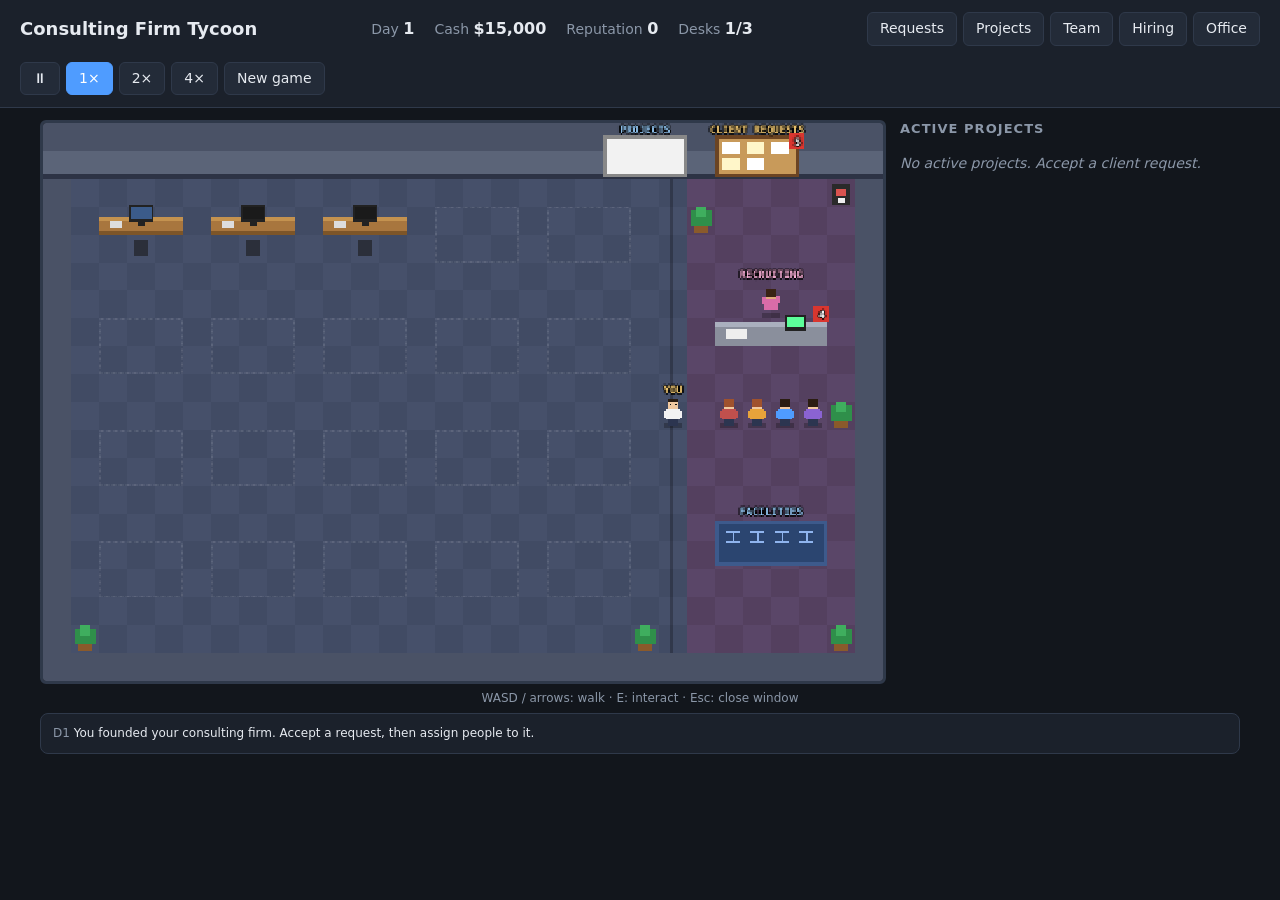
==== index.html @ 5acfedcb "Slow game pace and add always-visible projects panel Day length is now 3s at 1x. Project cards show " ====
<!doctype html>
<html lang="en">
<head>
<meta charset="utf-8">
<meta name="viewport" content="width=device-width, initial-scale=1">
<title>Consulting Firm Tycoon</title>
<link rel="stylesheet" href="style.css">
</head>
<body>
<header>
  <h1>Consulting Firm Tycoon</h1>
  <div class="stats">
    <span>Day <b id="day">1</b></span>
    <span>Cash <b id="money">$0</b></span>
    <span>Reputation <b id="rep">0</b></span>
    <span>Desks <b id="desks">0/0</b></span>
  </div>
  <nav>
    <button data-open="requests">Requests</button>
    <button data-open="projects">Projects</button>
    <button data-open="team">Team</button>
    <button data-open="hiring">Hiring</button>
    <button data-open="office">Office</button>
  </nav>
  <div class="controls">
    <button data-speed="0">⏸</button>
    <button data-speed="1">1×</button>
    <button data-speed="2">2×</button>
    <button data-speed="4">4×</button>
    <button id="reset" class="danger">New game</button>
  </div>
</header>

<div id="stage">
  <div id="layout">
    <div id="view">
      <canvas id="c" width="480" height="320"></canvas>
      <div id="prompt" hidden></div>
    </div>
    <aside id="side"><h2>Active Projects</h2><div id="sideProjects" class="list"></div></aside>
  </div>
  <div id="help">WASD / arrows: walk · E: interact · Esc: close window</div>
  <div id="log"></div>
</div>

<div id="modal" hidden>
  <div class="mbox">
    <button id="mclose" title="Close (Esc)">✕</button>
    <section data-panel="requests"><h2>Client Requests</h2><div id="offers" class="list"></div></section>
    <section data-panel="projects"><h2>Active Projects</h2><div id="projects" class="list"></div></section>
    <section data-panel="team"><h2>Your Team</h2><div id="team" class="list"></div></section>
    <section data-panel="employee"><h2>Employee</h2><div id="empDetail" class="list"></div></section>
    <section data-panel="hiring"><h2>Candidates <button id="refreshCand" class="small"></button></h2><div id="candidates" class="list"></div></section>
    <section data-panel="office"><h2>Office</h2><div id="office" class="list"></div></section>
  </div>
</div>

<div id="gameover" hidden>
  <div class="modal"><h2>Bankrupt!</h2><p id="goText"></p><button id="goBtn">Start over</button></div>
</div>
<script src="game.js"></script>
<script src="office.js"></script>
</body>
</html>
---- style.css ----
:root {
  --bg: #12161c; --panel: #1b212b; --card: #232b38; --line: #2f394a;
  --text: #e6eaf0; --muted: #8b97a8; --accent: #4f9cff; --good: #46c27a; --bad: #e5554f; --warn: #e8b04a;
}
* { box-sizing: border-box; }
body { margin: 0; background: var(--bg); color: var(--text); font: 14px/1.4 system-ui, sans-serif; }
header { display: flex; flex-wrap: wrap; gap: 16px; align-items: center; justify-content: space-between;
  padding: 12px 20px; background: var(--panel); border-bottom: 1px solid var(--line); position: sticky; top: 0; z-index: 5; }
h1 { font-size: 18px; margin: 0; }
.stats { display: flex; gap: 20px; color: var(--muted); }
.stats b { color: var(--text); font-size: 16px; }
.controls { display: flex; gap: 6px; }
button { background: var(--card); color: var(--text); border: 1px solid var(--line); border-radius: 6px;
  padding: 6px 12px; cursor: pointer; font: inherit; }
button:hover:not(:disabled) { border-color: var(--accent); }
button:disabled { opacity: .4; cursor: not-allowed; }
button.active { background: var(--accent); border-color: var(--accent); color: #fff; }
button.primary { background: var(--accent); border-color: var(--accent); color: #fff; }
button.danger:hover { border-color: var(--bad); }
button.small { padding: 2px 8px; font-size: 12px; margin-left: 8px; }
section { min-width: 0; }
h2 { font-size: 13px; text-transform: uppercase; letter-spacing: .08em; color: var(--muted); margin: 18px 0 8px; }
h2:first-child { margin-top: 0; }
.list { display: flex; flex-direction: column; gap: 8px; }
.card { background: var(--card); border: 1px solid var(--line); border-radius: 8px; padding: 10px 12px; }
.card .row { display: flex; justify-content: space-between; align-items: center; gap: 8px; }
.card .title { font-weight: 600; }
.muted { color: var(--muted); font-size: 12px; }
.good { color: var(--good); } .bad { color: var(--bad); } .warn { color: var(--warn); }
.tags { display: flex; flex-wrap: wrap; gap: 4px; margin: 6px 0; }
.tag { background: var(--panel); border: 1px solid var(--line); border-radius: 4px; padding: 1px 6px; font-size: 12px; }
.tag.ok { border-color: var(--good); }
.tag.missing { border-color: var(--bad); }
.bar { height: 6px; background: var(--panel); border-radius: 3px; overflow: hidden; margin: 3px 0 6px; }
.bar > i { display: block; height: 100%; background: var(--accent); }
.req { font-size: 12px; }
select { background: var(--panel); color: var(--text); border: 1px solid var(--line); border-radius: 6px; padding: 4px; font: inherit; }
.empty { color: var(--muted); font-style: italic; padding: 8px 0; }
#log { background: var(--panel); border: 1px solid var(--line); border-radius: 8px; padding: 8px 12px;
  max-height: 70vh; overflow-y: auto; font-size: 12px; }
#log div { padding: 3px 0; border-bottom: 1px solid var(--line); }
#log div:last-child { border: 0; }
#gameover { position: fixed; inset: 0; background: rgba(0,0,0,.7); display: grid; place-items: center; z-index: 10; }
#gameover[hidden] { display: none; }
.modal { background: var(--panel); border: 1px solid var(--line); border-radius: 12px; padding: 24px 32px; text-align: center; }

nav { display: flex; gap: 6px; }
#stage { padding: 12px 20px; max-width: 1240px; margin: 0 auto; }
#view { position: relative; width: 100%; }
canvas { display: block; width: 100%; aspect-ratio: 3 / 2; image-rendering: pixelated; border: 3px solid var(--line); border-radius: 6px; background: #000; }
#prompt { position: absolute; left: 50%; bottom: 14px; transform: translateX(-50%); background: rgba(0,0,0,.8);
  border: 1px solid var(--accent); border-radius: 6px; padding: 6px 12px; white-space: nowrap; pointer-events: none; }
#prompt[hidden], #modal[hidden] { display: none; }
#help { text-align: center; color: var(--muted); font-size: 12px; margin: 6px 0; }
#log { max-height: 130px; }
#modal { position: fixed; inset: 0; background: rgba(0,0,0,.65); display: grid; place-items: center; z-index: 8; padding: 16px; }
.mbox { position: relative; background: var(--panel); border: 1px solid var(--line); border-radius: 12px;
  width: min(560px, 100%); max-height: 85vh; overflow-y: auto; padding: 18px; }
.mbox section[hidden] { display: none; }
#mclose { position: absolute; top: 10px; right: 10px; }

#layout { display: grid; grid-template-columns: minmax(0, 1fr) 340px; gap: 14px; align-items: start; }
@media (max-width: 1000px) { #layout { grid-template-columns: 1fr; } }
#side { max-height: calc(100vh - 170px); overflow-y: auto; }
#side h2 { margin-top: 0; }
.bar.big { height: 10px; margin: 6px 0 2px; }
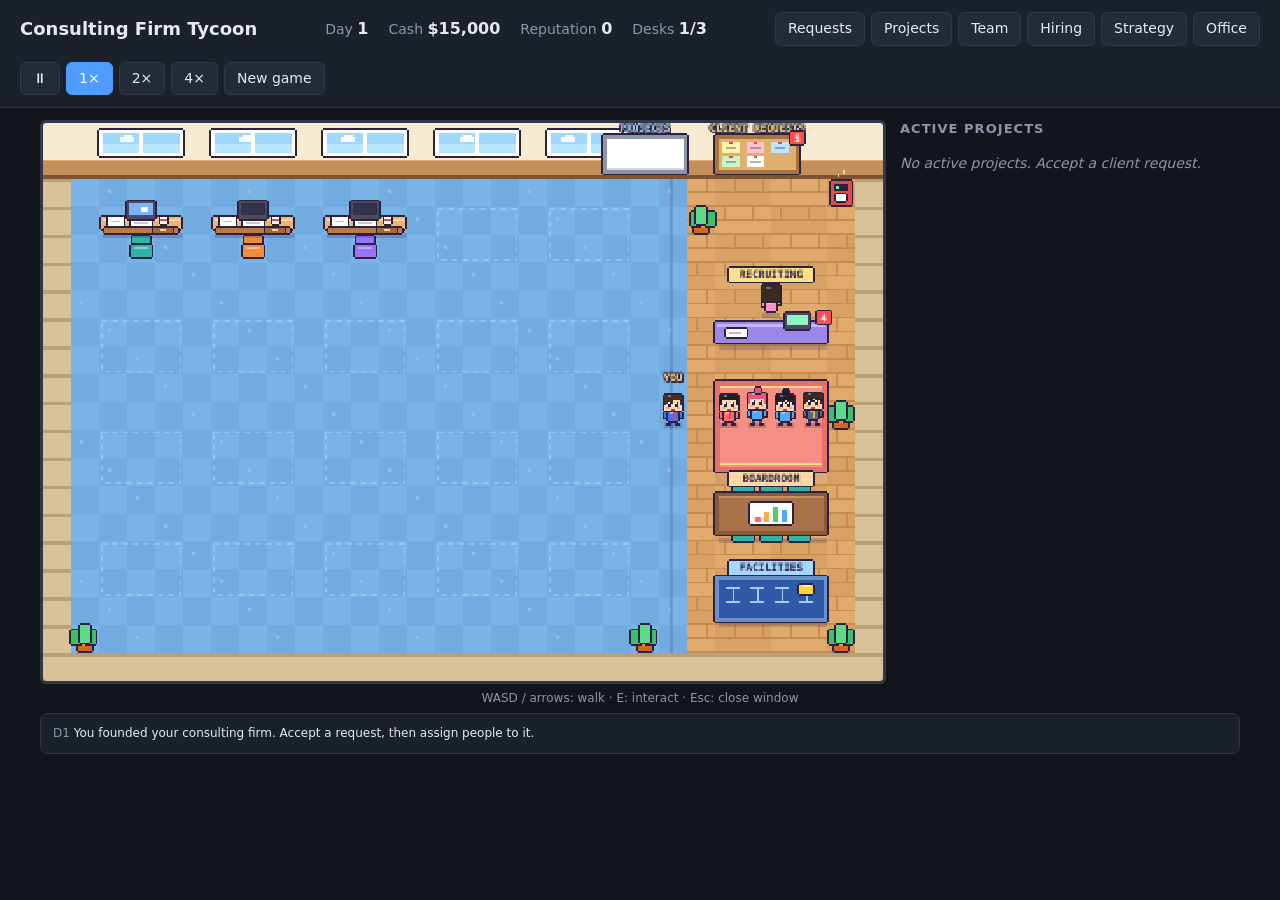
==== commit a6ae8f50: "Add company strategy for managers and a boardroom to set it Managers now assign staff by one of thre" ====
--- a/index.html
+++ b/index.html
@@ -20,6 +20,7 @@
     <button data-open="projects">Projects</button>
     <button data-open="team">Team</button>
     <button data-open="hiring">Hiring</button>
+    <button data-open="strategy">Strategy</button>
     <button data-open="office">Office</button>
   </nav>
   <div class="controls">
@@ -51,6 +52,7 @@
     <section data-panel="team"><h2>Your Team</h2><div id="team" class="list"></div></section>
     <section data-panel="employee"><h2>Employee</h2><div id="empDetail" class="list"></div></section>
     <section data-panel="hiring"><h2>Candidates <button id="refreshCand" class="small"></button></h2><div id="candidates" class="list"></div></section>
+    <section data-panel="strategy"><h2>Company Strategy</h2><p class="muted">How your managers decide who works on what.</p><div id="strategy" class="list"></div></section>
     <section data-panel="office"><h2>Office</h2><div id="office" class="list"></div></section>
   </div>
 </div>
--- a/style.css
+++ b/style.css
@@ -64,3 +64,5 @@
 #side { max-height: calc(100vh - 170px); overflow-y: auto; }
 #side h2 { margin-top: 0; }
 .bar.big { height: 10px; margin: 6px 0 2px; }
+button.strat { display: flex; flex-direction: column; align-items: flex-start; gap: 2px; text-align: left; padding: 10px 12px; }
+button.strat.active { border-color: var(--accent); background: #26354d; }
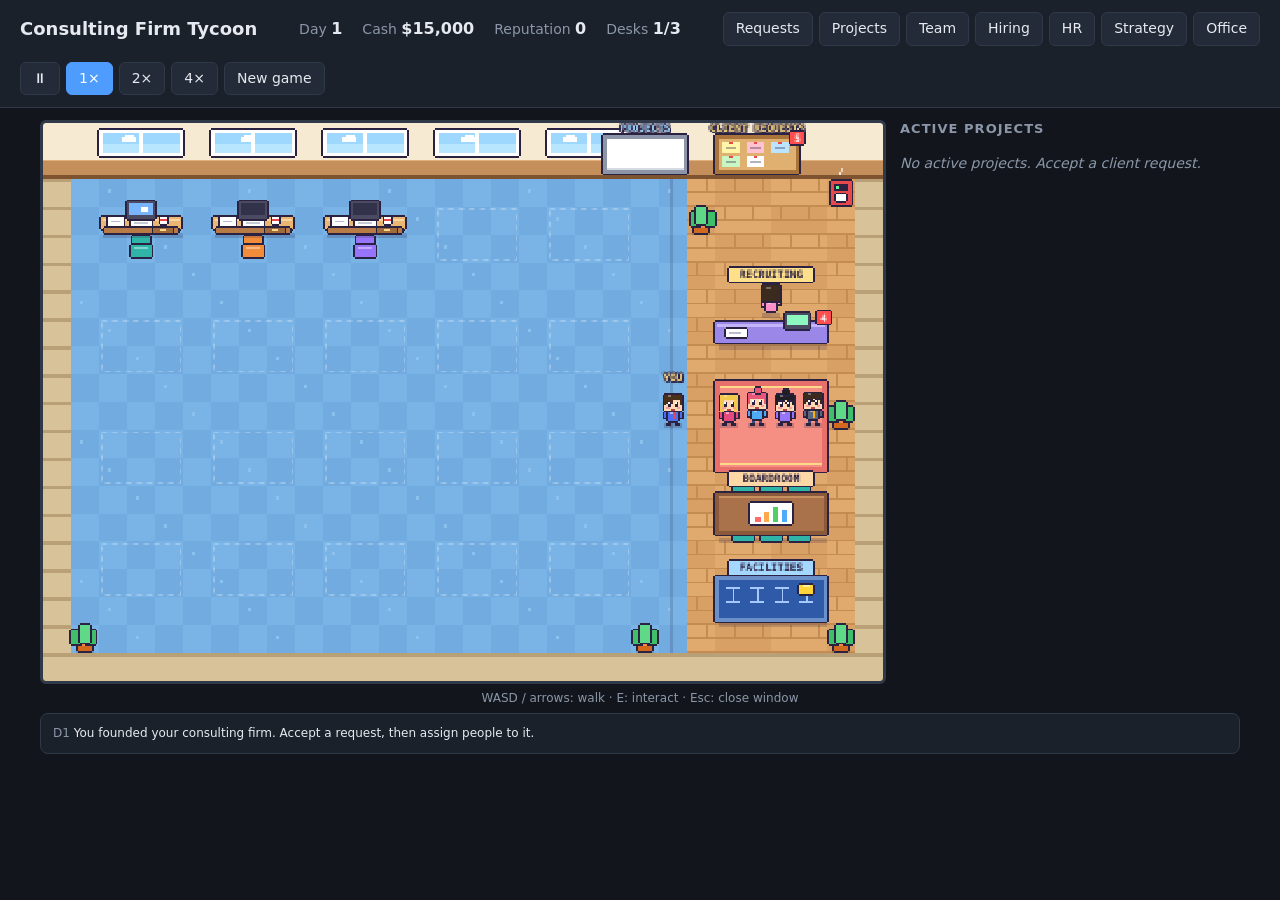
==== commit 48b16368: "Add HR specialist who recommends hiring or training HR analyses blocked and late projects, manager c" ====
--- a/index.html
+++ b/index.html
@@ -20,6 +20,7 @@
     <button data-open="projects">Projects</button>
     <button data-open="team">Team</button>
     <button data-open="hiring">Hiring</button>
+    <button data-open="hr">HR</button>
     <button data-open="strategy">Strategy</button>
     <button data-open="office">Office</button>
   </nav>
@@ -52,6 +53,7 @@
     <section data-panel="team"><h2>Your Team</h2><div id="team" class="list"></div></section>
     <section data-panel="employee"><h2>Employee</h2><div id="empDetail" class="list"></div></section>
     <section data-panel="hiring"><h2>Candidates <button id="refreshCand" class="small"></button></h2><div id="candidates" class="list"></div></section>
+    <section data-panel="hr"><h2>HR Advisor</h2><div id="hr" class="list"></div></section>
     <section data-panel="strategy"><h2>Company Strategy</h2><p class="muted">How your managers decide who works on what.</p><div id="strategy" class="list"></div></section>
     <section data-panel="office"><h2>Office</h2><div id="office" class="list"></div></section>
   </div>
@@ -60,6 +62,7 @@
 <div id="gameover" hidden>
   <div class="modal"><h2>Bankrupt!</h2><p id="goText"></p><button id="goBtn">Start over</button></div>
 </div>
+<script src="hr.js"></script>
 <script src="game.js"></script>
 <script src="office.js"></script>
 </body>
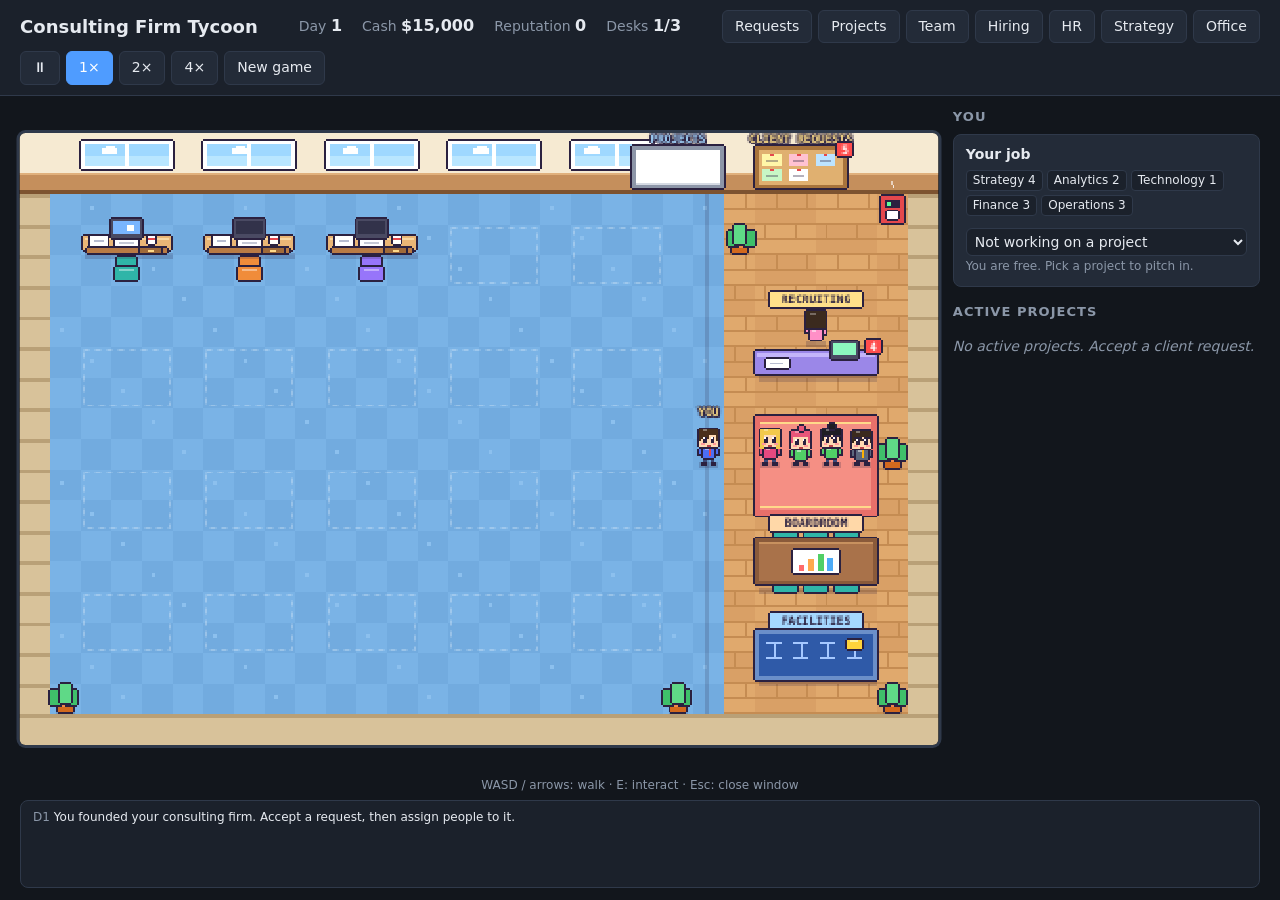
==== commit 054a029a: "Scale to window, fix training menu, pause on menus, add owner job card - Layout and canvas now scale" ====
--- a/index.html
+++ b/index.html
@@ -36,10 +36,12 @@
 <div id="stage">
   <div id="layout">
     <div id="view">
-      <canvas id="c" width="480" height="320"></canvas>
-      <div id="prompt" hidden></div>
+      <div id="screen">
+        <canvas id="c" width="480" height="320"></canvas>
+        <div id="prompt" hidden></div>
+      </div>
     </div>
-    <aside id="side"><h2>Active Projects</h2><div id="sideProjects" class="list"></div></aside>
+    <aside id="side"><h2>You</h2><div id="you" class="list"></div><h2>Active Projects</h2><div id="sideProjects" class="list"></div></aside>
   </div>
   <div id="help">WASD / arrows: walk · E: interact · Esc: close window</div>
   <div id="log"></div>
@@ -48,6 +50,7 @@
 <div id="modal" hidden>
   <div class="mbox">
     <button id="mclose" title="Close (Esc)">✕</button>
+    <div class="muted paused">⏸ Game paused while this window is open</div>
     <section data-panel="requests"><h2>Client Requests</h2><div id="offers" class="list"></div></section>
     <section data-panel="projects"><h2>Active Projects</h2><div id="projects" class="list"></div></section>
     <section data-panel="team"><h2>Your Team</h2><div id="team" class="list"></div></section>
--- a/style.css
+++ b/style.css
@@ -3,66 +3,82 @@
   --text: #e6eaf0; --muted: #8b97a8; --accent: #4f9cff; --good: #46c27a; --bad: #e5554f; --warn: #e8b04a;
 }
 * { box-sizing: border-box; }
-body { margin: 0; background: var(--bg); color: var(--text); font: 14px/1.4 system-ui, sans-serif; }
-header { display: flex; flex-wrap: wrap; gap: 16px; align-items: center; justify-content: space-between;
-  padding: 12px 20px; background: var(--panel); border-bottom: 1px solid var(--line); position: sticky; top: 0; z-index: 5; }
-h1 { font-size: 18px; margin: 0; }
-.stats { display: flex; gap: 20px; color: var(--muted); }
-.stats b { color: var(--text); font-size: 16px; }
-.controls { display: flex; gap: 6px; }
-button { background: var(--card); color: var(--text); border: 1px solid var(--line); border-radius: 6px;
-  padding: 6px 12px; cursor: pointer; font: inherit; }
+/* One fluid base size: every rem in this file grows and shrinks with the window (16px at ~1280x800). */
+html { font-size: clamp(13px, min(0.55vw + 9px, 0.9vh + 9px), 26px); }
+body { margin: 0; background: var(--bg); color: var(--text); font: 0.875rem/1.4 system-ui, sans-serif;
+  height: 100vh; height: 100dvh; display: flex; flex-direction: column; overflow: hidden; }
+header { flex: none; display: flex; flex-wrap: wrap; gap: 0.5rem 1rem; align-items: center; justify-content: space-between;
+  padding: 0.6rem 1.25rem; background: var(--panel); border-bottom: 1px solid var(--line); }
+h1 { font-size: 1.125rem; margin: 0; }
+.stats { display: flex; gap: 1.25rem; color: var(--muted); }
+.stats b { color: var(--text); font-size: 1rem; }
+.controls, nav { display: flex; flex-wrap: wrap; gap: 0.375rem; }
+button { background: var(--card); color: var(--text); border: 1px solid var(--line); border-radius: 0.375rem;
+  padding: 0.375rem 0.75rem; cursor: pointer; font: inherit; }
 button:hover:not(:disabled) { border-color: var(--accent); }
 button:disabled { opacity: .4; cursor: not-allowed; }
 button.active { background: var(--accent); border-color: var(--accent); color: #fff; }
 button.primary { background: var(--accent); border-color: var(--accent); color: #fff; }
 button.danger:hover { border-color: var(--bad); }
-button.small { padding: 2px 8px; font-size: 12px; margin-left: 8px; }
+button.small { padding: 0.125rem 0.5rem; font-size: 0.75rem; margin-left: 0.5rem; }
 section { min-width: 0; }
-h2 { font-size: 13px; text-transform: uppercase; letter-spacing: .08em; color: var(--muted); margin: 18px 0 8px; }
+h2 { font-size: 0.8125rem; text-transform: uppercase; letter-spacing: .08em; color: var(--muted); margin: 1.125rem 0 0.5rem; }
 h2:first-child { margin-top: 0; }
-.list { display: flex; flex-direction: column; gap: 8px; }
-.card { background: var(--card); border: 1px solid var(--line); border-radius: 8px; padding: 10px 12px; }
-.card .row { display: flex; justify-content: space-between; align-items: center; gap: 8px; }
+.list { display: flex; flex-direction: column; gap: 0.5rem; }
+.card { background: var(--card); border: 1px solid var(--line); border-radius: 0.5rem; padding: 0.625rem 0.75rem; }
+.card .row { display: flex; justify-content: space-between; align-items: center; gap: 0.5rem; }
 .card .title { font-weight: 600; }
-.muted { color: var(--muted); font-size: 12px; }
+.muted { color: var(--muted); font-size: 0.75rem; }
 .good { color: var(--good); } .bad { color: var(--bad); } .warn { color: var(--warn); }
-.tags { display: flex; flex-wrap: wrap; gap: 4px; margin: 6px 0; }
-.tag { background: var(--panel); border: 1px solid var(--line); border-radius: 4px; padding: 1px 6px; font-size: 12px; }
+.tags { display: flex; flex-wrap: wrap; gap: 0.25rem; margin: 0.375rem 0; }
+.tag { background: var(--panel); border: 1px solid var(--line); border-radius: 0.25rem; padding: 1px 0.375rem; font-size: 0.75rem; }
 .tag.ok { border-color: var(--good); }
 .tag.missing { border-color: var(--bad); }
-.bar { height: 6px; background: var(--panel); border-radius: 3px; overflow: hidden; margin: 3px 0 6px; }
+.bar { height: 0.375rem; background: var(--panel); border-radius: 0.2rem; overflow: hidden; margin: 0.2rem 0 0.375rem; }
 .bar > i { display: block; height: 100%; background: var(--accent); }
-.req { font-size: 12px; }
-select { background: var(--panel); color: var(--text); border: 1px solid var(--line); border-radius: 6px; padding: 4px; font: inherit; }
-.empty { color: var(--muted); font-style: italic; padding: 8px 0; }
-#log { background: var(--panel); border: 1px solid var(--line); border-radius: 8px; padding: 8px 12px;
-  max-height: 70vh; overflow-y: auto; font-size: 12px; }
-#log div { padding: 3px 0; border-bottom: 1px solid var(--line); }
+.bar.big { height: 0.625rem; margin: 0.375rem 0 0.125rem; }
+.req { font-size: 0.75rem; }
+select { background: var(--panel); color: var(--text); border: 1px solid var(--line); border-radius: 0.375rem; padding: 0.25rem; font: inherit; }
+.empty { color: var(--muted); font-style: italic; padding: 0.5rem 0; }
+button.strat { display: flex; flex-direction: column; align-items: flex-start; gap: 0.125rem; text-align: left; padding: 0.625rem 0.75rem; }
+button.strat.active { border-color: var(--accent); background: #26354d; }
+
+/* Game screen: fills the space under the header; the canvas is sized by office.js to the largest 3:2 box that fits. */
+#stage { flex: 1; min-height: 0; display: flex; flex-direction: column; gap: 0.375rem; padding: 0.75rem 1.25rem; }
+#layout { flex: 1; min-height: 0; display: grid; grid-template-columns: minmax(0, 1fr) clamp(17rem, 24vw, 32rem); gap: 0.875rem; }
+#view { position: relative; min-width: 0; min-height: 0; }
+#screen { position: absolute; left: 50%; top: 50%; transform: translate(-50%, -50%); }
+canvas { display: block; width: 100%; height: 100%; image-rendering: pixelated; background: #000;
+  border-radius: 0.375rem; box-shadow: 0 0 0 3px var(--line); }
+#prompt { position: absolute; left: 50%; bottom: 3%; transform: translateX(-50%); background: rgba(0,0,0,.8);
+  border: 1px solid var(--accent); border-radius: 0.375rem; padding: 0.375rem 0.75rem; white-space: nowrap; pointer-events: none; }
+#prompt[hidden], #modal[hidden] { display: none; }
+#side { min-height: 0; overflow-y: auto; }
+#side h2 { margin-top: 0; }
+#help { flex: none; text-align: center; color: var(--muted); font-size: 0.75rem; }
+#log { flex: none; background: var(--panel); border: 1px solid var(--line); border-radius: 0.5rem; padding: 0.375rem 0.75rem;
+  height: 5.5rem; overflow-y: auto; font-size: 0.75rem; }
+#log div { padding: 0.15rem 0; border-bottom: 1px solid var(--line); }
 #log div:last-child { border: 0; }
+
+#modal { position: fixed; inset: 0; background: rgba(0,0,0,.65); display: grid; place-items: center; z-index: 8; padding: 1rem; }
+.mbox { position: relative; background: var(--panel); border: 1px solid var(--line); border-radius: 0.75rem;
+  width: min(36rem, 100%); max-height: 88vh; overflow-y: auto; padding: 1.125rem; }
+.mbox section[hidden] { display: none; }
+#mclose { position: absolute; top: 0.625rem; right: 0.625rem; }
 #gameover { position: fixed; inset: 0; background: rgba(0,0,0,.7); display: grid; place-items: center; z-index: 10; }
 #gameover[hidden] { display: none; }
-.modal { background: var(--panel); border: 1px solid var(--line); border-radius: 12px; padding: 24px 32px; text-align: center; }
+.modal { background: var(--panel); border: 1px solid var(--line); border-radius: 0.75rem; padding: 1.5rem 2rem; text-align: center; }
 
-nav { display: flex; gap: 6px; }
-#stage { padding: 12px 20px; max-width: 1240px; margin: 0 auto; }
-#view { position: relative; width: 100%; }
-canvas { display: block; width: 100%; aspect-ratio: 3 / 2; image-rendering: pixelated; border: 3px solid var(--line); border-radius: 6px; background: #000; }
-#prompt { position: absolute; left: 50%; bottom: 14px; transform: translateX(-50%); background: rgba(0,0,0,.8);
-  border: 1px solid var(--accent); border-radius: 6px; padding: 6px 12px; white-space: nowrap; pointer-events: none; }
-#prompt[hidden], #modal[hidden] { display: none; }
-#help { text-align: center; color: var(--muted); font-size: 12px; margin: 6px 0; }
-#log { max-height: 130px; }
-#modal { position: fixed; inset: 0; background: rgba(0,0,0,.65); display: grid; place-items: center; z-index: 8; padding: 16px; }
-.mbox { position: relative; background: var(--panel); border: 1px solid var(--line); border-radius: 12px;
-  width: min(560px, 100%); max-height: 85vh; overflow-y: auto; padding: 18px; }
-.mbox section[hidden] { display: none; }
-#mclose { position: absolute; top: 10px; right: 10px; }
-
-#layout { display: grid; grid-template-columns: minmax(0, 1fr) 340px; gap: 14px; align-items: start; }
-@media (max-width: 1000px) { #layout { grid-template-columns: 1fr; } }
-#side { max-height: calc(100vh - 170px); overflow-y: auto; }
-#side h2 { margin-top: 0; }
-.bar.big { height: 10px; margin: 6px 0 2px; }
-button.strat { display: flex; flex-direction: column; align-items: flex-start; gap: 2px; text-align: left; padding: 10px 12px; }
-button.strat.active { border-color: var(--accent); background: #26354d; }
+/* Narrow windows: stack everything and let the page scroll. */
+@media (max-width: 900px) {
+  body { display: block; height: auto; overflow: auto; }
+  #stage { display: block; }
+  #layout { display: block; }
+  #view { aspect-ratio: 3 / 2; width: 100%; }
+  #side { margin-top: 0.75rem; overflow: visible; }
+  #log { margin-top: 0.5rem; }
+}
+.paused { margin-bottom: 0.5rem; }
+#youSelect { width: 100%; margin-top: 0.375rem; }
+#side h2:not(:first-child) { margin-top: 1rem; }
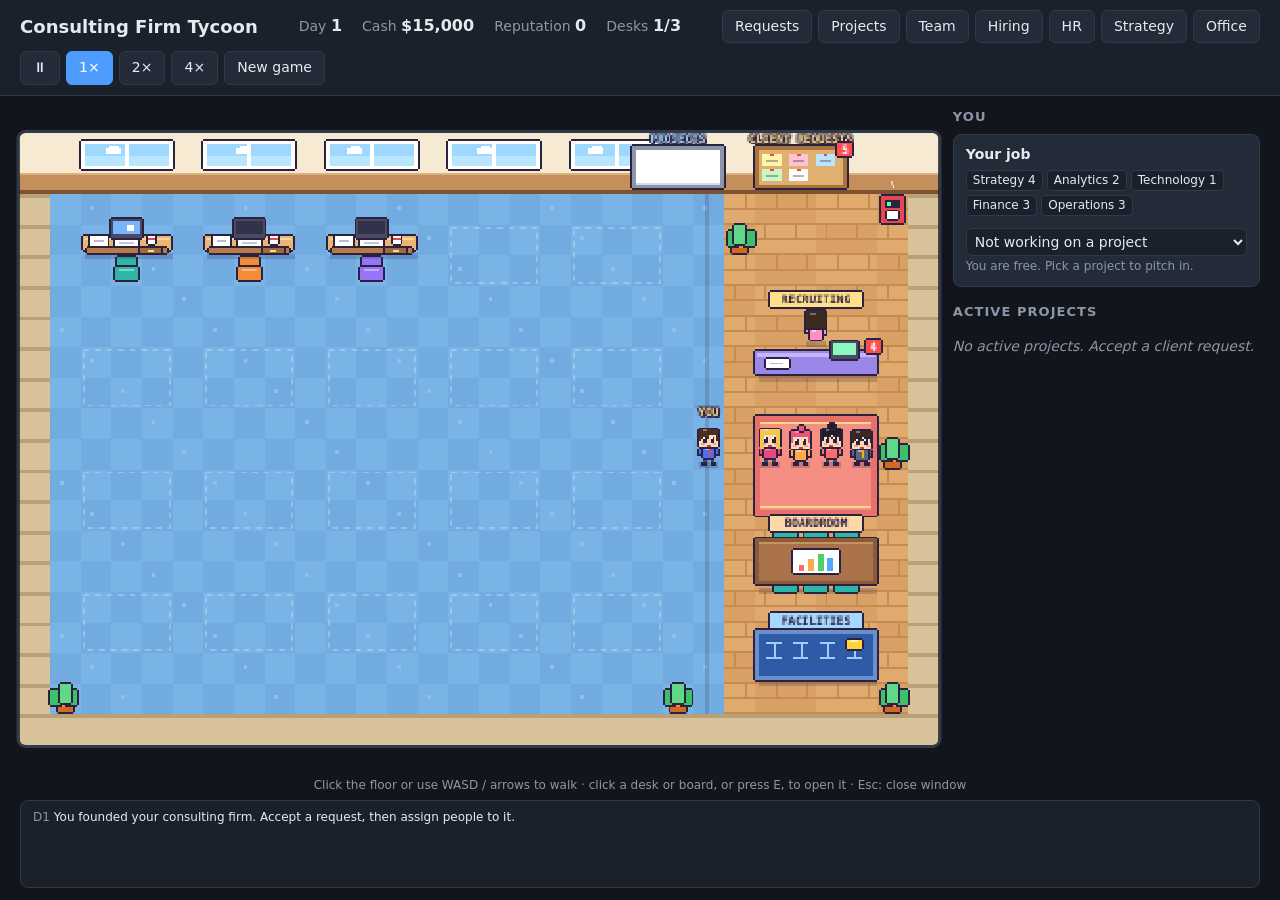
==== commit e849e235: "Restructure the code base for readability Split the three large scripts into folders by purpose: cor" ====
--- a/index.html
+++ b/index.html
@@ -4,7 +4,9 @@
 <meta charset="utf-8">
 <meta name="viewport" content="width=device-width, initial-scale=1">
 <title>Consulting Firm Tycoon</title>
-<link rel="stylesheet" href="style.css">
+<link rel="stylesheet" href="css/base.css">
+<link rel="stylesheet" href="css/layout.css">
+<link rel="stylesheet" href="css/windows.css">
 </head>
 <body>
 <header>
@@ -15,6 +17,7 @@
     <span>Reputation <b id="rep">0</b></span>
     <span>Desks <b id="desks">0/0</b></span>
   </div>
+  <!-- data-open="x" opens the window <section data-panel="x"> below -->
   <nav>
     <button data-open="requests">Requests</button>
     <button data-open="projects">Projects</button>
@@ -29,7 +32,7 @@
     <button data-speed="1">1×</button>
     <button data-speed="2">2×</button>
     <button data-speed="4">4×</button>
-    <button id="reset" class="danger">New game</button>
+    <button class="danger" data-action="new-game">New game</button>
   </div>
 </header>
 
@@ -41,12 +44,16 @@
         <div id="prompt" hidden></div>
       </div>
     </div>
-    <aside id="side"><h2>You</h2><div id="you" class="list"></div><h2>Active Projects</h2><div id="sideProjects" class="list"></div></aside>
+    <aside id="side">
+      <h2>You</h2><div id="you" class="list"></div>
+      <h2>Active Projects</h2><div id="sideProjects" class="list"></div>
+    </aside>
   </div>
-  <div id="help">WASD / arrows: walk · E: interact · Esc: close window</div>
+  <div id="help"></div>
   <div id="log"></div>
 </div>
 
+<!-- Pop-up windows. Each section is filled in by js/ui/panels/<name>.js -->
 <div id="modal" hidden>
   <div class="mbox">
     <button id="mclose" title="Close (Esc)">✕</button>
@@ -55,7 +62,7 @@
     <section data-panel="projects"><h2>Active Projects</h2><div id="projects" class="list"></div></section>
     <section data-panel="team"><h2>Your Team</h2><div id="team" class="list"></div></section>
     <section data-panel="employee"><h2>Employee</h2><div id="empDetail" class="list"></div></section>
-    <section data-panel="hiring"><h2>Candidates <button id="refreshCand" class="small"></button></h2><div id="candidates" class="list"></div></section>
+    <section data-panel="hiring"><h2>Candidates <button id="refreshCand" class="small" data-action="refresh-candidates"></button></h2><div id="candidates" class="list"></div></section>
     <section data-panel="hr"><h2>HR Advisor</h2><div id="hr" class="list"></div></section>
     <section data-panel="strategy"><h2>Company Strategy</h2><p class="muted">How your managers decide who works on what.</p><div id="strategy" class="list"></div></section>
     <section data-panel="office"><h2>Office</h2><div id="office" class="list"></div></section>
@@ -63,10 +70,59 @@
 </div>
 
 <div id="gameover" hidden>
-  <div class="modal"><h2>Bankrupt!</h2><p id="goText"></p><button id="goBtn">Start over</button></div>
+  <div class="modal"><h2>Bankrupt!</h2><p id="goText"></p><button data-action="restart">Start over</button></div>
 </div>
-<script src="hr.js"></script>
-<script src="game.js"></script>
-<script src="office.js"></script>
+
+<!--
+  Plain scripts, loaded in dependency order: each file may only use what the files above it registered on window.CFT.
+  See docs/ARCHITECTURE.md.
+-->
+<script src="js/namespace.js"></script>
+
+<!-- Core: settings, data, helpers, the game state -->
+<script src="js/core/config.js"></script>
+<script src="js/core/content.js"></script>
+<script src="js/core/palette.js"></script>
+<script src="js/core/util.js"></script>
+<script src="js/core/store.js"></script>
+
+<!-- Game rules (no page code) -->
+<script src="js/sim/projects.js"></script>
+<script src="js/employees/staff.js"></script>
+<script src="js/employees/owner.js"></script>
+<script src="js/employees/consultant.js"></script>
+<script src="js/employees/manager.js"></script>
+<script src="js/employees/hr.js"></script>
+<script src="js/sim/company.js"></script>
+<script src="js/sim/simulation.js"></script>
+
+<!-- Windows and side panel -->
+<script src="js/ui/components.js"></script>
+<script src="js/ui/clock.js"></script>
+<script src="js/ui/windows.js"></script>
+<script src="js/ui/panels/header.js"></script>
+<script src="js/ui/panels/you.js"></script>
+<script src="js/ui/panels/projects.js"></script>
+<script src="js/ui/panels/requests.js"></script>
+<script src="js/ui/panels/team.js"></script>
+<script src="js/ui/panels/hiring.js"></script>
+<script src="js/ui/panels/hr.js"></script>
+<script src="js/ui/panels/strategy.js"></script>
+<script src="js/ui/panels/facilities.js"></script>
+<script src="js/ui/panels/log.js"></script>
+<script src="js/ui/render.js"></script>
+<script src="js/ui/actions.js"></script>
+<script src="js/ui/session.js"></script>
+
+<!-- The 2D office -->
+<script src="js/office/map.js"></script>
+<script src="js/office/painter.js"></script>
+<script src="js/office/sprites.js"></script>
+<script src="js/office/scene.js"></script>
+<script src="js/office/player.js"></script>
+<script src="js/office/interaction.js"></script>
+<script src="js/office/loop.js"></script>
+
+<script src="js/main.js"></script>
 </body>
 </html>
--- a/css/base.css
+++ b/css/base.css
@@ -0,0 +1,52 @@
+/* Colours, type and the small reusable pieces: buttons, cards, tags, progress bars. */
+
+:root {
+  --bg: #12161c; --panel: #1b212b; --card: #232b38; --line: #2f394a;
+  --text: #e6eaf0; --muted: #8b97a8; --accent: #4f9cff; --good: #46c27a; --bad: #e5554f; --warn: #e8b04a;
+}
+* { box-sizing: border-box; }
+
+/* One fluid base size: every rem grows and shrinks with the window (16px at about 1280x800). */
+html { touch-action: manipulation; font-size: clamp(13px, min(0.55vw + 9px, 0.9vh + 9px), 26px); }
+body { margin: 0; background: var(--bg); color: var(--text); font: 0.875rem/1.4 system-ui, sans-serif;
+  height: 100vh; height: 100dvh; display: flex; flex-direction: column; overflow: hidden; }
+
+h1 { font-size: 1.125rem; margin: 0; }
+h2 { font-size: 0.8125rem; text-transform: uppercase; letter-spacing: .08em; color: var(--muted); margin: 1.125rem 0 0.5rem; }
+h2:first-child { margin-top: 0; }
+section { min-width: 0; }
+
+/* Text colours */
+.muted { color: var(--muted); font-size: 0.75rem; }
+.good { color: var(--good); }
+.bad { color: var(--bad); }
+.warn { color: var(--warn); }
+.empty { color: var(--muted); font-style: italic; padding: 0.5rem 0; }
+
+/* Buttons and dropdowns */
+button { background: var(--card); color: var(--text); border: 1px solid var(--line); border-radius: 0.375rem;
+  padding: 0.375rem 0.75rem; cursor: pointer; font: inherit; }
+button:hover:not(:disabled) { border-color: var(--accent); }
+button:disabled { opacity: .4; cursor: not-allowed; }
+button.active, button.primary { background: var(--accent); border-color: var(--accent); color: #fff; }
+button.danger:hover { border-color: var(--bad); }
+button.small { padding: 0.125rem 0.5rem; font-size: 0.75rem; margin-left: 0.5rem; }
+select { background: var(--panel); color: var(--text); border: 1px solid var(--line); border-radius: 0.375rem; padding: 0.25rem; font: inherit; }
+
+/* Cards and lists */
+.list { display: flex; flex-direction: column; gap: 0.5rem; }
+.card { background: var(--card); border: 1px solid var(--line); border-radius: 0.5rem; padding: 0.625rem 0.75rem; }
+.card .row { display: flex; justify-content: space-between; align-items: center; gap: 0.5rem; }
+.card .title { font-weight: 600; }
+
+/* Tags (skills, statuses) */
+.tags { display: flex; flex-wrap: wrap; gap: 0.25rem; margin: 0.375rem 0; }
+.tag { background: var(--panel); border: 1px solid var(--line); border-radius: 0.25rem; padding: 1px 0.375rem; font-size: 0.75rem; }
+.tag.ok { border-color: var(--good); }
+.tag.missing { border-color: var(--bad); }
+
+/* Progress bars */
+.bar { height: 0.375rem; background: var(--panel); border-radius: 0.2rem; overflow: hidden; margin: 0.2rem 0 0.375rem; }
+.bar > i { display: block; height: 100%; background: var(--accent); }
+.bar.big { height: 0.625rem; margin: 0.375rem 0 0.125rem; }
+.req { font-size: 0.75rem; }
--- a/css/layout.css
+++ b/css/layout.css
@@ -0,0 +1,53 @@
+/* The main screen: header, office canvas, side panel, log. Wide windows fit everything on screen without scrolling;
+   narrow ones stack it and scroll. */
+
+header { flex: none; display: flex; flex-wrap: wrap; gap: 0.5rem 1rem; align-items: center; justify-content: space-between;
+  padding: 0.6rem 1.25rem; background: var(--panel); border-bottom: 1px solid var(--line); }
+.stats { display: flex; gap: 1.25rem; color: var(--muted); }
+.stats b { color: var(--text); font-size: 1rem; }
+.controls, nav { display: flex; flex-wrap: wrap; gap: 0.375rem; }
+
+#stage { flex: 1; min-height: 0; display: flex; flex-direction: column; gap: 0.375rem; padding: 0.75rem 1.25rem; }
+#layout { flex: 1; min-height: 0; display: grid; grid-template-columns: minmax(0, 1fr) clamp(17rem, 24vw, 32rem); gap: 0.875rem; }
+
+/* The canvas is sized from JavaScript (office/painter.js) to the largest 3:2 box that fits #view. */
+#view { position: relative; min-width: 0; min-height: 0; }
+#screen { position: absolute; left: 50%; top: 50%; transform: translate(-50%, -50%); }
+canvas { touch-action: none; cursor: pointer; display: block; width: 100%; height: 100%; image-rendering: pixelated; background: #000;
+  border-radius: 0.375rem; box-shadow: 0 0 0 3px var(--line); }
+#prompt { position: absolute; left: 50%; bottom: 3%; transform: translateX(-50%); background: rgba(0,0,0,.8);
+  border: 1px solid var(--accent); border-radius: 0.375rem; padding: 0.375rem 0.75rem; white-space: nowrap; cursor: pointer; }
+#prompt[hidden] { display: none; }
+
+#side { min-height: 0; overflow-y: auto; }
+#side h2 { margin-top: 0; }
+#side h2:not(:first-child) { margin-top: 1rem; }
+#youSelect { width: 100%; margin-top: 0.375rem; }
+
+#help { flex: none; text-align: center; color: var(--muted); font-size: 0.75rem; }
+#log { flex: none; background: var(--panel); border: 1px solid var(--line); border-radius: 0.5rem; padding: 0.375rem 0.75rem;
+  height: 5.5rem; overflow-y: auto; font-size: 0.75rem; }
+#log div { padding: 0.15rem 0; border-bottom: 1px solid var(--line); }
+#log div:last-child { border: 0; }
+
+/* Narrow windows: stack everything and let the page scroll. */
+@media (max-width: 900px) {
+  body { display: block; height: auto; overflow: auto; }
+  #stage { display: block; }
+  #layout { display: block; }
+  #view { aspect-ratio: 3 / 2; width: 100%; }
+  #side { margin-top: 0.75rem; overflow: visible; }
+  #log { margin-top: 0.5rem; }
+}
+
+/* Phones */
+@media (max-width: 600px) {
+  header { padding: 0.5rem 0.6rem; gap: 0.4rem; }
+  h1 { width: 100%; font-size: 1rem; }
+  .stats { gap: 0.75rem; flex-wrap: wrap; }
+  nav, .controls { width: 100%; }
+  nav button, .controls button { padding: 0.4rem 0.55rem; flex: 1 1 auto; }
+  #stage { padding: 0.5rem 0.6rem; }
+  button.small { padding: 0.35rem 0.6rem; }
+  #help { font-size: 0.7rem; }
+}
--- a/css/windows.css
+++ b/css/windows.css
@@ -0,0 +1,37 @@
+/* Pop-up windows (#modal) and the game-over screen, plus styles used only inside particular windows. */
+
+#modal { position: fixed; inset: 0; background: rgba(0,0,0,.65); display: grid; place-items: center; z-index: 8; padding: 1rem; }
+#modal[hidden] { display: none; }
+.mbox { position: relative; background: var(--panel); border: 1px solid var(--line); border-radius: 0.75rem;
+  width: min(36rem, 100%); max-height: 88vh; overflow-y: auto; padding: 1.125rem; }
+.mbox section[hidden] { display: none; }
+#mclose { position: absolute; top: 0.625rem; right: 0.625rem; }
+.paused { margin-bottom: 0.5rem; }
+
+#gameover { position: fixed; inset: 0; background: rgba(0,0,0,.7); display: grid; place-items: center; z-index: 10; }
+#gameover[hidden] { display: none; }
+.modal { background: var(--panel); border: 1px solid var(--line); border-radius: 0.75rem; padding: 1.5rem 2rem; text-align: center; }
+
+/* Strategy window */
+button.strat { display: flex; flex-direction: column; align-items: flex-start; gap: 0.125rem; text-align: left; padding: 0.625rem 0.75rem; }
+button.strat.active { border-color: var(--accent); background: #26354d; }
+
+/* HR window */
+.hrgroup { margin: 0.875rem 0 0.125rem; font-size: 0.75rem; text-transform: uppercase; letter-spacing: .06em; color: var(--warn); }
+.hrrow { border-top: 1px solid var(--line); margin-top: 0.5rem; padding-top: 0.5rem; }
+.hrrow .tags .small:first-child { margin-left: 0; }
+
+/* Phones */
+@media (max-width: 600px) {
+  #modal { padding: 0.5rem; align-items: start; }
+  .mbox { max-height: 94vh; padding: 0.875rem; }
+}
+
+/* Touch screens and small windows: the overlay itself scrolls (a single scroll container avoids the mobile
+   toolbar-vs-vh problem), the page behind is locked, and the close button stays pinned in the corner. */
+body.modal-open { overflow: hidden; }
+@media (max-width: 900px), (pointer: coarse) {
+  #modal { display: block; overflow-y: auto; overscroll-behavior: contain; -webkit-overflow-scrolling: touch; padding: 0.5rem; }
+  .mbox { max-height: none; overflow: visible; margin: 0 auto; padding-top: 2.5rem; }
+  #mclose { position: fixed; top: 0.75rem; right: 0.75rem; z-index: 9; }
+}
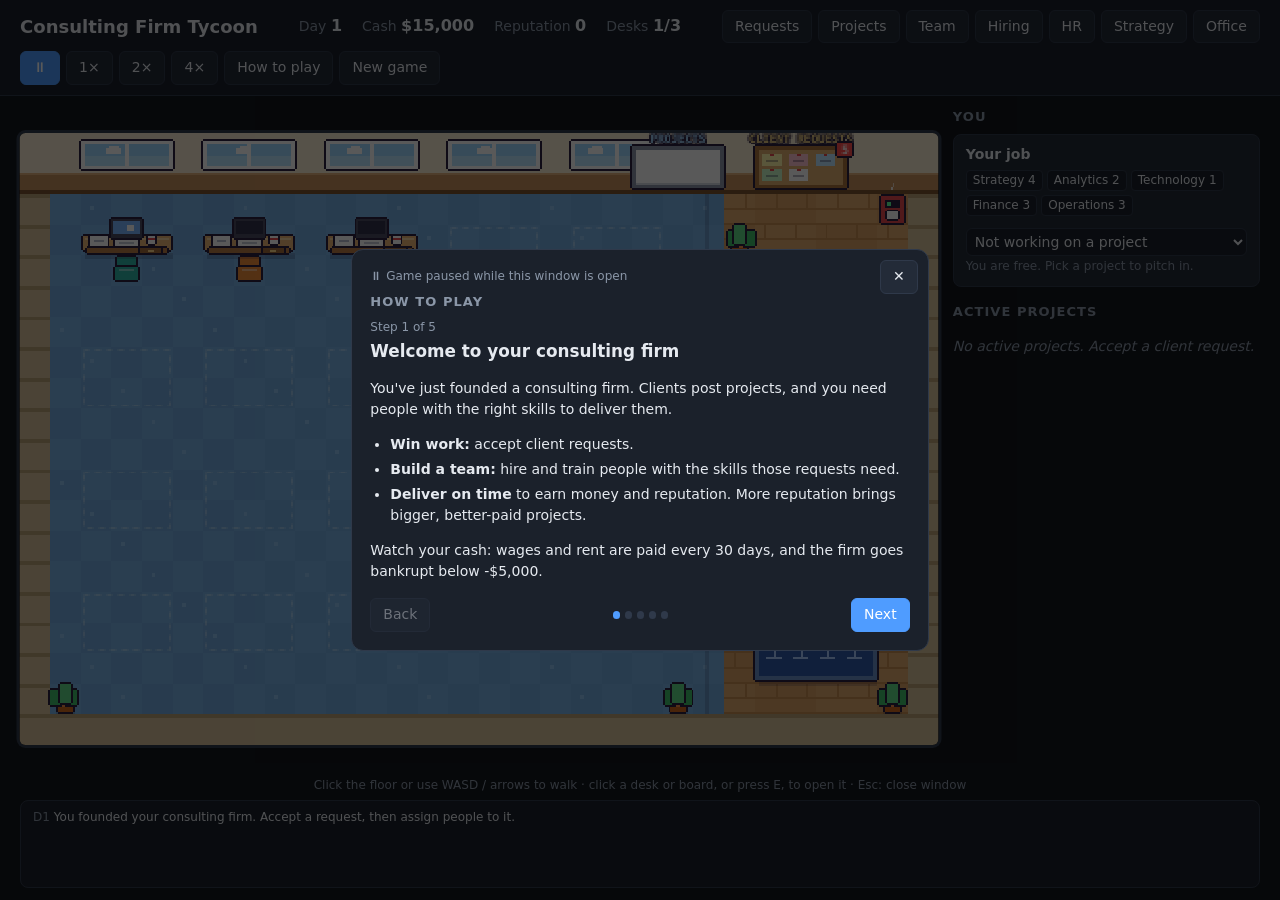
==== commit 757934c3: "Add a How to play guide A five-step introduction opened from a new header button: the goal, controls" ====
--- a/index.html
+++ b/index.html
@@ -32,6 +32,7 @@
     <button data-speed="1">1×</button>
     <button data-speed="2">2×</button>
     <button data-speed="4">4×</button>
+    <button data-open="tutorial">How to play</button>
     <button class="danger" data-action="new-game">New game</button>
   </div>
 </header>
@@ -58,6 +59,7 @@
   <div class="mbox">
     <button id="mclose" title="Close (Esc)">✕</button>
     <div class="muted paused">⏸ Game paused while this window is open</div>
+    <section data-panel="tutorial"><h2>How to play</h2><div id="tutorial"></div></section>
     <section data-panel="requests"><h2>Client Requests</h2><div id="offers" class="list"></div></section>
     <section data-panel="projects"><h2>Active Projects</h2><div id="projects" class="list"></div></section>
     <section data-panel="team"><h2>Your Team</h2><div id="team" class="list"></div></section>
@@ -110,6 +112,7 @@
 <script src="js/ui/panels/strategy.js"></script>
 <script src="js/ui/panels/facilities.js"></script>
 <script src="js/ui/panels/log.js"></script>
+<script src="js/ui/tutorial.js"></script>
 <script src="js/ui/render.js"></script>
 <script src="js/ui/actions.js"></script>
 <script src="js/ui/session.js"></script>
--- a/css/windows.css
+++ b/css/windows.css
@@ -35,3 +35,19 @@
   .mbox { max-height: none; overflow: visible; margin: 0 auto; padding-top: 2.5rem; }
   #mclose { position: fixed; top: 0.75rem; right: 0.75rem; z-index: 9; }
 }
+
+/* How to play */
+.tut-title { margin: 0.25rem 0 0.5rem; font-size: 1.05rem; }
+.tut-body p, .tut-body li { line-height: 1.5; }
+.tut-body ul, .tut-body ol { padding-left: 1.25rem; }
+.tut-body li { margin: 0.25rem 0; }
+.tut-roles { list-style: none; padding: 0 !important; }
+.tut-roles li { display: flex; gap: 0.5rem; align-items: flex-start; margin: 0.6rem 0; }
+.tut-roles li > div { flex: 1; }
+.swatch { display: inline-block; width: 0.8rem; height: 0.8rem; border-radius: 0.2rem; margin-top: 0.3rem; flex: none;
+  box-shadow: 0 0 0 2px var(--line); }
+kbd { background: var(--card); border: 1px solid var(--line); border-bottom-width: 2px; border-radius: 0.25rem; padding: 0 0.3rem; font: inherit; font-size: 0.75rem; }
+.tut-nav { display: flex; justify-content: space-between; align-items: center; margin-top: 1rem; }
+.tut-dots { display: flex; gap: 0.3rem; }
+.tut-dot { width: 0.45rem; height: 0.45rem; border-radius: 50%; background: var(--line); }
+.tut-dot.on { background: var(--accent); }
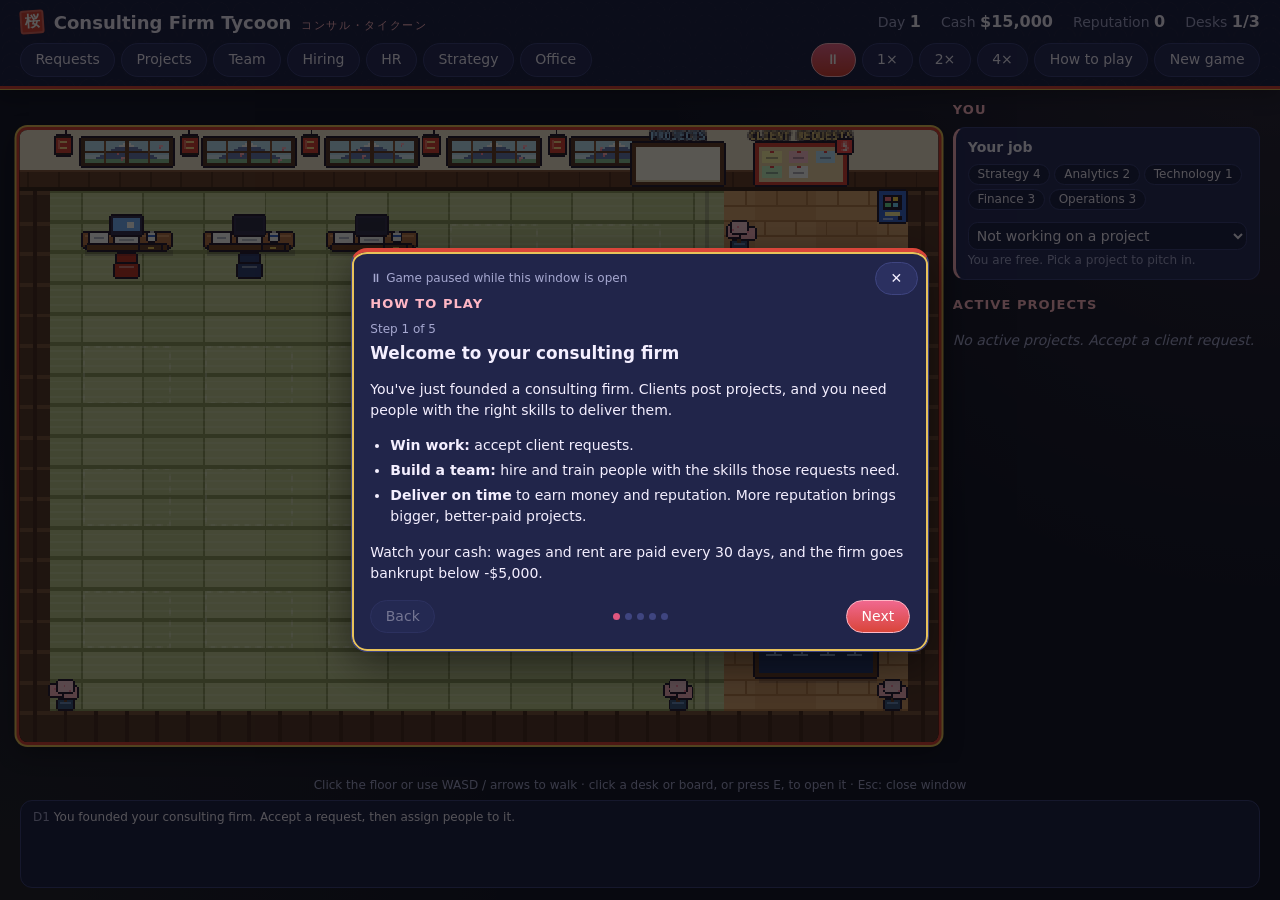
==== commit 56a6e07e: "Give the game an anime / Japanese look Office: tatami floor, shoji windows with Mt. Fuji and driftin" ====
--- a/index.html
+++ b/index.html
@@ -10,7 +10,7 @@
 </head>
 <body>
 <header>
-  <h1>Consulting Firm Tycoon</h1>
+  <h1>Consulting Firm Tycoon <small>コンサル・タイクーン</small></h1>
   <div class="stats">
     <span>Day <b id="day">1</b></span>
     <span>Cash <b id="money">$0</b></span>
--- a/css/base.css
+++ b/css/base.css
@@ -1,18 +1,22 @@
 /* Colours, type and the small reusable pieces: buttons, cards, tags, progress bars. */
 
 :root {
-  --bg: #12161c; --panel: #1b212b; --card: #232b38; --line: #2f394a;
-  --text: #e6eaf0; --muted: #8b97a8; --accent: #4f9cff; --good: #46c27a; --bad: #e5554f; --warn: #e8b04a;
+  --bg: #171a2e; --panel: #21254a; --card: #2b3060; --line: #3f4580;
+  --text: #f4efff; --muted: #a6a8d0; --accent: #e0567f; --sakura: #ffb7c5; --gold: #e8c25a; --good: #5ccf94; --bad: #ff6b6b; --warn: #f0c060;
 }
 * { box-sizing: border-box; }
 
 /* One fluid base size: every rem grows and shrinks with the window (16px at about 1280x800). */
 html { touch-action: manipulation; font-size: clamp(13px, min(0.55vw + 9px, 0.9vh + 9px), 26px); }
-body { margin: 0; background: var(--bg); color: var(--text); font: 0.875rem/1.4 system-ui, sans-serif;
+body { margin: 0; background: var(--bg); color: var(--text); font: 0.875rem/1.4 'Zen Maru Gothic', 'Hiragino Maru Gothic ProN', 'Yu Gothic UI', 'Noto Sans JP', 'Meiryo', system-ui, sans-serif;
+  background-image: radial-gradient(circle at 100% 0, rgba(255,183,197,.10), transparent 40%), radial-gradient(circle at 0 100%, rgba(232,194,90,.07), transparent 35%);
   height: 100vh; height: 100dvh; display: flex; flex-direction: column; overflow: hidden; }
 
-h1 { font-size: 1.125rem; margin: 0; }
-h2 { font-size: 0.8125rem; text-transform: uppercase; letter-spacing: .08em; color: var(--muted); margin: 1.125rem 0 0.5rem; }
+h1 { font-size: 1.125rem; margin: 0; display: flex; align-items: baseline; gap: 0.6rem; }
+h1 small { font-size: 0.7rem; font-weight: 500; color: var(--sakura); letter-spacing: .15em; }
+h1::before { content: '桜'; display: inline-grid; place-items: center; width: 1.5rem; height: 1.5rem; background: #d9453a; color: #fff;
+  border-radius: 0.2rem; font-size: 0.95rem; transform: rotate(-4deg); align-self: center; box-shadow: 0 0 0 2px #fff3 inset; }
+h2 { font-size: 0.8125rem; text-transform: uppercase; letter-spacing: .08em; color: var(--sakura); margin: 1.125rem 0 0.5rem; }
 h2:first-child { margin-top: 0; }
 section { min-width: 0; }
 
@@ -24,29 +28,29 @@
 .empty { color: var(--muted); font-style: italic; padding: 0.5rem 0; }
 
 /* Buttons and dropdowns */
-button { background: var(--card); color: var(--text); border: 1px solid var(--line); border-radius: 0.375rem;
-  padding: 0.375rem 0.75rem; cursor: pointer; font: inherit; }
-button:hover:not(:disabled) { border-color: var(--accent); }
+button { background: var(--card); color: var(--text); border: 1px solid var(--line); border-radius: 999px;
+  padding: 0.375rem 0.9rem; cursor: pointer; font: inherit; transition: transform .1s, border-color .1s; }
+button:hover:not(:disabled) { border-color: var(--sakura); transform: translateY(-1px); }
 button:disabled { opacity: .4; cursor: not-allowed; }
-button.active, button.primary { background: var(--accent); border-color: var(--accent); color: #fff; }
+button.active, button.primary { background: linear-gradient(180deg, #f0688f, #d9453a); border-color: var(--sakura); color: #fff; }
 button.danger:hover { border-color: var(--bad); }
 button.small { padding: 0.125rem 0.5rem; font-size: 0.75rem; margin-left: 0.5rem; }
-select { background: var(--panel); color: var(--text); border: 1px solid var(--line); border-radius: 0.375rem; padding: 0.25rem; font: inherit; }
+select { background: var(--panel); color: var(--text); border: 1px solid var(--line); border-radius: 0.6rem; padding: 0.25rem; font: inherit; }
 
 /* Cards and lists */
 .list { display: flex; flex-direction: column; gap: 0.5rem; }
-.card { background: var(--card); border: 1px solid var(--line); border-radius: 0.5rem; padding: 0.625rem 0.75rem; }
+.card { background: var(--card); border: 1px solid var(--line); border-left: 3px solid var(--sakura); border-radius: 0.75rem; padding: 0.625rem 0.75rem; }
 .card .row { display: flex; justify-content: space-between; align-items: center; gap: 0.5rem; }
 .card .title { font-weight: 600; }
 
 /* Tags (skills, statuses) */
 .tags { display: flex; flex-wrap: wrap; gap: 0.25rem; margin: 0.375rem 0; }
-.tag { background: var(--panel); border: 1px solid var(--line); border-radius: 0.25rem; padding: 1px 0.375rem; font-size: 0.75rem; }
+.tag { background: var(--panel); border: 1px solid var(--line); border-radius: 999px; padding: 1px 0.55rem; font-size: 0.75rem; }
 .tag.ok { border-color: var(--good); }
 .tag.missing { border-color: var(--bad); }
 
 /* Progress bars */
 .bar { height: 0.375rem; background: var(--panel); border-radius: 0.2rem; overflow: hidden; margin: 0.2rem 0 0.375rem; }
-.bar > i { display: block; height: 100%; background: var(--accent); }
+.bar > i { display: block; height: 100%; background: linear-gradient(90deg, var(--sakura), var(--accent)); }
 .bar.big { height: 0.625rem; margin: 0.375rem 0 0.125rem; }
 .req { font-size: 0.75rem; }
--- a/css/layout.css
+++ b/css/layout.css
@@ -2,7 +2,8 @@
    narrow ones stack it and scroll. */
 
 header { flex: none; display: flex; flex-wrap: wrap; gap: 0.5rem 1rem; align-items: center; justify-content: space-between;
-  padding: 0.6rem 1.25rem; background: var(--panel); border-bottom: 1px solid var(--line); }
+  padding: 0.6rem 1.25rem; background: var(--panel); border-bottom: 3px solid #d9453a; box-shadow: 0 1px 0 var(--gold), 0 6px 18px rgba(0,0,0,.25);
+  background-image: radial-gradient(circle at 50% 100%, transparent 58%, rgba(255,255,255,.04) 60%, transparent 63%); background-size: 1.6rem 0.8rem; }
 .stats { display: flex; gap: 1.25rem; color: var(--muted); }
 .stats b { color: var(--text); font-size: 1rem; }
 .controls, nav { display: flex; flex-wrap: wrap; gap: 0.375rem; }
@@ -14,9 +15,9 @@
 #view { position: relative; min-width: 0; min-height: 0; }
 #screen { position: absolute; left: 50%; top: 50%; transform: translate(-50%, -50%); }
 canvas { touch-action: none; cursor: pointer; display: block; width: 100%; height: 100%; image-rendering: pixelated; background: #000;
-  border-radius: 0.375rem; box-shadow: 0 0 0 3px var(--line); }
+  border-radius: 0.5rem; box-shadow: 0 0 0 3px #d9453a, 0 0 0 5px var(--gold), 0 8px 24px rgba(0,0,0,.4); }
 #prompt { position: absolute; left: 50%; bottom: 3%; transform: translateX(-50%); background: rgba(0,0,0,.8);
-  border: 1px solid var(--accent); border-radius: 0.375rem; padding: 0.375rem 0.75rem; white-space: nowrap; cursor: pointer; }
+  border: 1px solid var(--sakura); border-radius: 999px; padding: 0.375rem 0.9rem; white-space: nowrap; cursor: pointer; }
 #prompt[hidden] { display: none; }
 
 #side { min-height: 0; overflow-y: auto; }
@@ -25,7 +26,7 @@
 #youSelect { width: 100%; margin-top: 0.375rem; }
 
 #help { flex: none; text-align: center; color: var(--muted); font-size: 0.75rem; }
-#log { flex: none; background: var(--panel); border: 1px solid var(--line); border-radius: 0.5rem; padding: 0.375rem 0.75rem;
+#log { flex: none; background: var(--panel); border: 1px solid var(--line); border-radius: 0.75rem; padding: 0.375rem 0.75rem;
   height: 5.5rem; overflow-y: auto; font-size: 0.75rem; }
 #log div { padding: 0.15rem 0; border-bottom: 1px solid var(--line); }
 #log div:last-child { border: 0; }
--- a/css/windows.css
+++ b/css/windows.css
@@ -2,7 +2,8 @@
 
 #modal { position: fixed; inset: 0; background: rgba(0,0,0,.65); display: grid; place-items: center; z-index: 8; padding: 1rem; }
 #modal[hidden] { display: none; }
-.mbox { position: relative; background: var(--panel); border: 1px solid var(--line); border-radius: 0.75rem;
+.mbox { position: relative; background: var(--panel); border: 1px solid var(--line); border-top: 4px solid #d9453a; border-radius: 1rem;
+  box-shadow: 0 0 0 2px var(--gold) inset, 0 12px 40px rgba(0,0,0,.5);
   width: min(36rem, 100%); max-height: 88vh; overflow-y: auto; padding: 1.125rem; }
 .mbox section[hidden] { display: none; }
 #mclose { position: absolute; top: 0.625rem; right: 0.625rem; }
@@ -10,11 +11,11 @@
 
 #gameover { position: fixed; inset: 0; background: rgba(0,0,0,.7); display: grid; place-items: center; z-index: 10; }
 #gameover[hidden] { display: none; }
-.modal { background: var(--panel); border: 1px solid var(--line); border-radius: 0.75rem; padding: 1.5rem 2rem; text-align: center; }
+.modal { background: var(--panel); border: 1px solid var(--line); border-radius: 1rem; border-top: 4px solid #d9453a; padding: 1.5rem 2rem; text-align: center; }
 
 /* Strategy window */
-button.strat { display: flex; flex-direction: column; align-items: flex-start; gap: 0.125rem; text-align: left; padding: 0.625rem 0.75rem; }
-button.strat.active { border-color: var(--accent); background: #26354d; }
+button.strat { display: flex; flex-direction: column; align-items: flex-start; gap: 0.125rem; text-align: left; border-radius: 0.75rem; padding: 0.625rem 0.75rem; }
+button.strat.active { border-color: var(--sakura); background: #3a2f5c; }
 
 /* HR window */
 .hrgroup { margin: 0.875rem 0 0.125rem; font-size: 0.75rem; text-transform: uppercase; letter-spacing: .06em; color: var(--warn); }
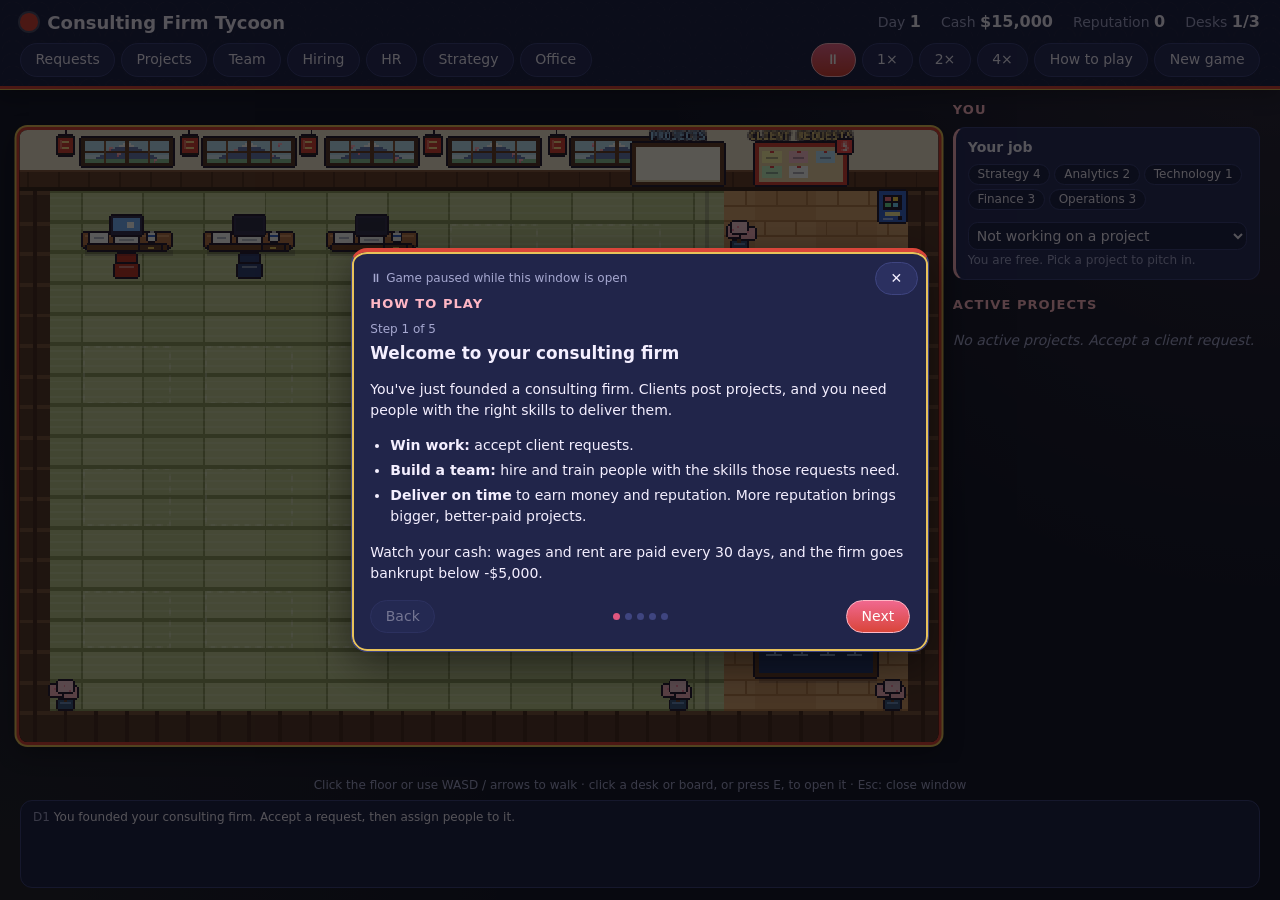
==== commit ffdcbb52: "Drop kanji/katakana from the header Co-Authored-By: Claude Sonnet 5.5 <noreply@anthropic.com> Claude" ====
--- a/index.html
+++ b/index.html
@@ -10,7 +10,7 @@
 </head>
 <body>
 <header>
-  <h1>Consulting Firm Tycoon <small>コンサル・タイクーン</small></h1>
+  <h1>Consulting Firm Tycoon</h1>
   <div class="stats">
     <span>Day <b id="day">1</b></span>
     <span>Cash <b id="money">$0</b></span>
--- a/css/base.css
+++ b/css/base.css
@@ -13,9 +13,7 @@
   height: 100vh; height: 100dvh; display: flex; flex-direction: column; overflow: hidden; }
 
 h1 { font-size: 1.125rem; margin: 0; display: flex; align-items: baseline; gap: 0.6rem; }
-h1 small { font-size: 0.7rem; font-weight: 500; color: var(--sakura); letter-spacing: .15em; }
-h1::before { content: '桜'; display: inline-grid; place-items: center; width: 1.5rem; height: 1.5rem; background: #d9453a; color: #fff;
-  border-radius: 0.2rem; font-size: 0.95rem; transform: rotate(-4deg); align-self: center; box-shadow: 0 0 0 2px #fff3 inset; }
+h1::before { content: ''; width: 1.1rem; height: 1.1rem; background: #d9453a; border-radius: 50%; align-self: center; box-shadow: 0 0 0 2px #fff3; }
 h2 { font-size: 0.8125rem; text-transform: uppercase; letter-spacing: .08em; color: var(--sakura); margin: 1.125rem 0 0.5rem; }
 h2:first-child { margin-top: 0; }
 section { min-width: 0; }
